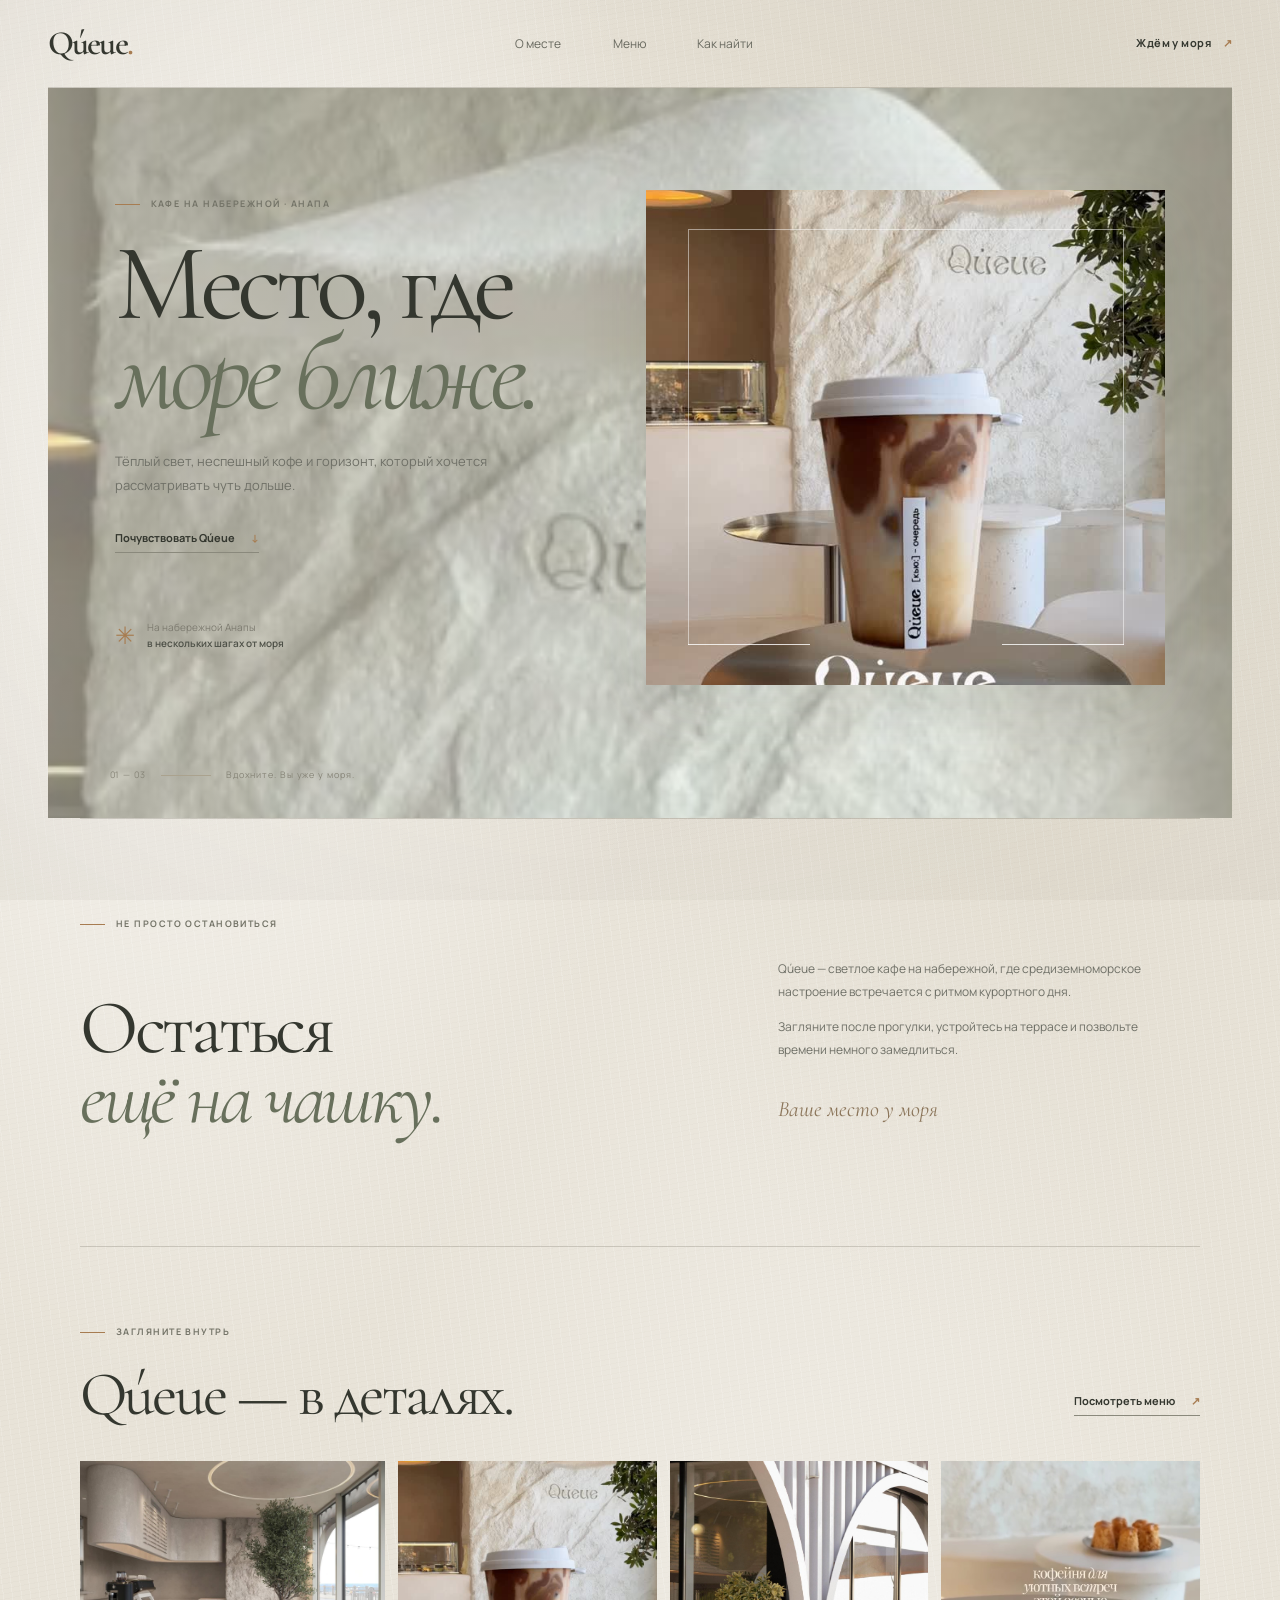
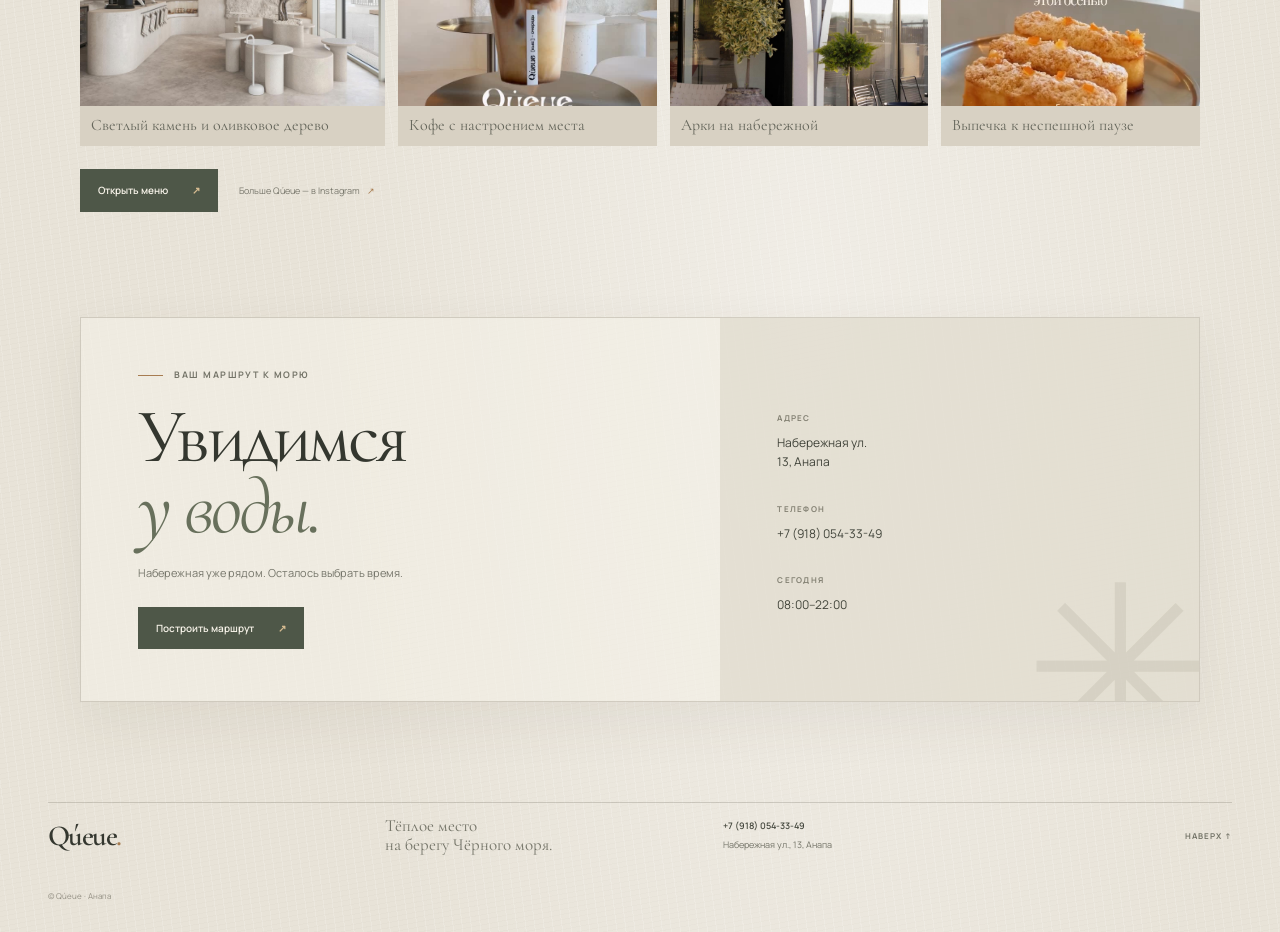
==== index.html @ 932a42e8 "Add Qúeue website" ====
<!DOCTYPE html>
<html lang="ru">
<head>
    <meta charset="UTF-8">
    <meta name="viewport" content="width=device-width, initial-scale=1">
    <meta name="theme-color" content="#e9e4d8">
    <meta name="description" content="Qúeue — кафе на набережной Анапы. Средиземноморский интерьер, вид на море и неспешные моменты у воды.">
    <title>Qúeue — место, где море ближе</title>
    <link rel="preconnect" href="https://fonts.googleapis.com">
    <link rel="preconnect" href="https://fonts.gstatic.com" crossorigin>
    <link href="https://fonts.googleapis.com/css2?family=Cormorant+Garamond:wght@400;500;600&family=Manrope:wght@400;500;600;700&display=swap" rel="stylesheet">
    <link rel="stylesheet" href="styles.css">
    <script src="auth-config.js"></script>
    <script src="script.js" defer></script>
</head>
<body>
    <header class="site-header home-header">
        <a class="wordmark" href="#home" data-brand aria-label="Qúeue — главная">Qúeue<span class="wordmark-dot">.</span></a>
        <nav class="main-nav" aria-label="Основная навигация">
            <a href="#about">О месте</a>
            <a href="menu.html">Меню</a>
            <a href="#visit">Как найти</a>
        </nav>
        <a class="header-cta" href="https://yandex.ru/maps/?rtext=~44.896053%2C37.310012&amp;rtt=auto" target="_blank" rel="noreferrer">Ждём у моря <span aria-hidden="true">↗</span></a>
    </header>

    <main>
        <section class="hero" id="home">
            <div class="hero-copy">
                <p class="eyebrow"><span class="eyebrow-line"></span> КАФЕ НА НАБЕРЕЖНОЙ · АНАПА</p>
                <h1 data-title>Место,<br>где море <em>ближе.</em></h1>
                <p class="hero-description" data-subtitle>Тёплый свет, неспешный кофе и горизонт, который хочется рассматривать чуть дольше.</p>
                <a class="text-link" href="#about">Почувствовать Qúeue <span aria-hidden="true">↓</span></a>
                <div class="hero-note">
                    <span class="note-mark" aria-hidden="true">✳</span>
                    <span>На набережной Анапы<br><strong>в нескольких шагах от моря</strong></span>
                </div>
            </div>

            <div class="hero-art">
                <img src="assets/coffee-wall.jpg" alt="Кофе Qúeue на фоне фактурной стены кафе" fetchpriority="high">
                <span class="hero-frame-line hero-frame-line-left" aria-hidden="true"></span>
                <span class="hero-frame-line hero-frame-line-right" aria-hidden="true"></span>
            </div>
            <div class="hero-bottom"><span>01 — 03</span><span class="bottom-rule"></span><span>Вдохните. Вы уже у моря.</span></div>
        </section>

        <section class="intro section-wrap" id="about">
            <p class="eyebrow"><span class="eyebrow-line"></span> НЕ ПРОСТО ОСТАНОВИТЬСЯ</p>
            <div class="intro-grid">
                <h2>Остаться<br><em>ещё на чашку.</em></h2>
                <div class="intro-copy">
                    <p>Qúeue — светлое кафе на набережной, где средиземноморское настроение встречается с ритмом курортного дня.</p>
                    <p>Загляните после прогулки, устройтесь на террасе и позвольте времени немного замедлиться.</p>
                    <span class="signature">Ваше место у моря</span>
                </div>
            </div>
        </section>

        <section class="photo-story section-wrap" id="photos">
            <div class="section-heading">
                <div>
                    <p class="eyebrow"><span class="eyebrow-line"></span> ЗАГЛЯНИТЕ ВНУТРЬ</p>
                    <h2>Qúeue — в деталях.</h2>
                </div>
                <a class="text-link menu-inline-link" href="menu.html">Посмотреть меню <span aria-hidden="true">↗</span></a>
            </div>
            <div class="photo-grid">
                <figure class="photo-tile photo-interior">
                    <img src="assets/cafe-interior.jpg" alt="Светлый интерьер Qúeue с оливковым деревом" loading="lazy">
                    <figcaption>Светлый камень и оливковое дерево</figcaption>
                </figure>
                <figure class="photo-tile photo-coffee">
                    <img src="assets/coffee-wall.jpg" alt="Фирменный кофе Qúeue у фактурной стены" loading="lazy">
                    <figcaption>Кофе с настроением места</figcaption>
                </figure>
                <figure class="photo-tile photo-exterior">
                    <img src="assets/terrace.jpg" alt="Арки и вход в кафе Qúeue" loading="lazy">
                    <figcaption>Арки на набережной</figcaption>
                </figure>
                <figure class="photo-tile photo-pastries">
                    <img src="assets/pastries.jpg" alt="Свежая выпечка и десерты Qúeue" loading="lazy">
                    <figcaption>Выпечка к неспешной паузе</figcaption>
                </figure>
            </div>
            <a class="button-link photo-menu-button" href="menu.html">Открыть меню <span aria-hidden="true">↗</span></a>
            <a class="instagram-link" href="https://www.instagram.com/queueanapa/" target="_blank" rel="noreferrer">Больше Qúeue — в Instagram <span aria-hidden="true">↗</span></a>
        </section>

        <section class="visit section-wrap" id="visit">
            <div class="visit-card">
                <div class="visit-main">
                    <p class="eyebrow"><span class="eyebrow-line"></span> ВАШ МАРШРУТ К МОРЮ</p>
                    <h2>Увидимся<br><em>у воды.</em></h2>
                    <p class="visit-invitation">Набережная уже рядом. Осталось выбрать время.</p>
                    <a class="button-link" href="https://yandex.ru/maps/?rtext=~44.896053%2C37.310012&amp;rtt=auto" target="_blank" rel="noreferrer">Построить маршрут <span aria-hidden="true">↗</span></a>
                </div>
                <div class="visit-details">
                    <div class="detail-block">
                        <span class="detail-label">АДРЕС</span>
                        <p data-address>Набережная ул., 13<br>Анапа</p>
                    </div>
                    <div class="detail-block">
                        <span class="detail-label">ТЕЛЕФОН</span>
                        <a data-phone-link href="tel:+79180543349" data-phone>+7 (918) 054-33-49</a>
                    </div>
                    <div class="detail-block">
                        <span class="detail-label">СЕГОДНЯ</span>
                        <p data-hours>08:00–22:00</p>
                    </div>
                    <span class="visit-flower" aria-hidden="true">✳</span>
                </div>
            </div>
        </section>
    </main>

    <footer class="site-footer">
        <a class="wordmark footer-wordmark" href="#home" data-brand>Qúeue<span class="wordmark-dot">.</span></a>
        <p>Тёплое место<br>на берегу Чёрного моря.</p>
        <div class="footer-contact">
            <a data-phone-link href="tel:+79180543349" data-phone>+7 (918) 054-33-49</a>
            <span data-address>Набережная ул., 13, Анапа</span>
        </div>
        <a class="back-top" href="#home">НАВЕРХ ↑</a>
        <span class="footer-copy">© Qúeue · Анапа</span>
    </footer>
</body>
</html>
---- styles.css ----
:root {
    color-scheme: light;
    --ink: #34372f;
    --muted: #77786d;
    --olive: #68705c;
    --olive-dark: #4e5748;
    --sand: #ddd4c2;
    --paper: #f3efe6;
    --line: rgba(86, 82, 68, 0.22);
    --serif: "Cormorant Garamond", Georgia, serif;
    --sans: "Manrope", "Segoe UI", sans-serif;
}

* { box-sizing: border-box; }
html { scroll-behavior: smooth; }
body {
    margin: 0;
    color: var(--ink);
    background-color: #e8e3d8;
    background-image:
        radial-gradient(ellipse at 14% 18%, rgba(255,255,255,.62), transparent 32%),
        radial-gradient(ellipse at 79% 8%, rgba(183,171,145,.17), transparent 35%),
        radial-gradient(ellipse at 63% 74%, rgba(255,255,255,.36), transparent 43%),
        repeating-linear-gradient(169deg, rgba(102,93,76,.025) 0 1px, transparent 1px 5px),
        repeating-linear-gradient(83deg, rgba(255,255,255,.16) 0 1px, transparent 1px 9px);
    font-family: var(--sans);
    font-size: 14px;
    line-height: 1.65;
    -webkit-font-smoothing: antialiased;
}
body::before {
    position: fixed;
    z-index: -1;
    inset: 0;
    background: radial-gradient(ellipse at 48% 42%, transparent 25%, rgba(100, 91, 73, .055) 100%);
    content: "";
    pointer-events: none;
}
a { color: inherit; text-decoration: none; }
button, input, textarea { font: inherit; }
::selection { color: #fff; background: var(--olive); }

.site-header {
    width: min(1320px, calc(100% - 96px));
    min-height: 88px;
    margin: 0 auto;
    display: flex;
    align-items: center;
    justify-content: space-between;
    border-bottom: 1px solid var(--line);
}
.home-header {
    background: transparent;
}
.wordmark {
    font-family: var(--serif);
    font-size: 34px;
    font-weight: 600;
    letter-spacing: -.055em;
    line-height: 1;
}
.wordmark-dot { color: #a77c51; }
.main-nav { display: flex; gap: clamp(24px, 4vw, 58px); color: #68695f; font-size: 12px; }
.main-nav a, .header-cta, .text-link, .back-top, .admin-back-link { transition: color .2s ease; }
.main-nav a:hover, .text-link:hover, .back-top:hover, .admin-back-link:hover { color: #a77c51; }
.header-cta { padding: 10px 0; font-size: 11px; font-weight: 700; letter-spacing: .04em; }
.header-cta span { padding-left: 9px; color: #a77c51; }

.hero {
    position: relative;
    width: min(1320px, calc(100% - 96px));
    min-height: min(730px, calc(100vh - 88px));
    margin: 0 auto;
    display: grid;
    grid-template-columns: .92fr 1.08fr;
    align-items: center;
    gap: clamp(30px, 7vw, 110px);
    padding: 70px 5.2% 102px;
    background-image:
        linear-gradient(90deg, rgba(237,233,222,.53), rgba(237,233,222,.32) 54%, rgba(237,233,222,.5)),
        var(--wall-image, url("assets/stone-wall.jpg"));
    background-attachment: fixed;
    background-position: center, center 43%;
    background-size: cover;
}
.hero-copy { position: relative; z-index: 1; padding-bottom: 22px; }
.eyebrow {
    display: flex;
    align-items: center;
    gap: 11px;
    margin: 0 0 26px;
    color: #747468;
    font-size: 9px;
    font-weight: 700;
    letter-spacing: .16em;
}
.eyebrow-line { width: 25px; height: 1px; background: #a77c51; }
h1, h2, h3, p { margin-top: 0; }
.hero h1, .admin-title-row h1 {
    margin: 0;
    font-family: var(--serif);
    font-size: clamp(68px, 8.5vw, 118px);
    font-weight: 400;
    letter-spacing: -.055em;
    line-height: .83;
}
h1 em, h2 em { color: var(--olive); font-weight: 400; }
.hero-description {
    max-width: 380px;
    margin: 30px 0 27px;
    color: #6f7067;
    font-size: 13px;
    line-height: 1.9;
}
.text-link { display: inline-flex; gap: 16px; align-items: center; padding-bottom: 5px; border-bottom: 1px solid #8a897c; font-size: 11px; font-weight: 700; }
.text-link span { color: #a77c51; }
.hero-note { display: flex; gap: 12px; align-items: center; margin-top: 63px; color: #7d7b70; font-size: 10px; line-height: 1.6; }
.hero-note strong { color: #4e5148; font-weight: 600; }
.note-mark { color: #a77c51; font-size: 24px; }

.hero-art {
    position: relative;
    min-height: 495px;
    overflow: hidden;
    background: #d6cfbf;
    box-shadow: inset 0 0 0 1px rgba(255,255,255,.35), 0 22px 65px rgba(80, 72, 57, .12);
}
.hero-art img { position: absolute; inset: 0; width: 100%; height: 100%; object-fit: cover; object-position: center 42%; }
.hero-art::before {
    position: absolute;
    z-index: 1;
    inset: 8% 8%;
    border: 1px solid rgba(255,255,255,.48);
    border-bottom: 0;
    content: "";
    pointer-events: none;
}
.hero-frame-line {
    position: absolute;
    z-index: 1;
    bottom: 8%;
    width: 23.5%;
    height: 1px;
    background: rgba(255,255,255,.8);
    pointer-events: none;
}
.hero-frame-line-left { left: 8%; }
.hero-frame-line-right { right: 8%; }
.art-caption { position: absolute; z-index: 2; right: 10%; bottom: 9%; color: #f7f3e9; font-size: 8px; font-weight: 700; letter-spacing: .13em; text-shadow: 0 1px 8px rgba(30,28,22,.55); text-transform: uppercase; }
.hero-bottom { position: absolute; right: 5.2%; bottom: 35px; left: 5.2%; display: flex; align-items: center; gap: 15px; color: #868477; font-size: 9px; letter-spacing: .1em; }
.bottom-rule { width: 50px; height: 1px; background: #aaa28e; }

.section-wrap { width: min(1120px, calc(100% - 96px)); margin: 0 auto; }
.intro { padding-top: 98px; padding-bottom: 112px; border-top: 1px solid var(--line); }
.intro-grid { display: grid; grid-template-columns: 1fr .75fr; gap: 12%; align-items: end; }
.intro h2, .section-heading h2, .visit h2 {
    margin: 0;
    font-family: var(--serif);
    font-size: clamp(48px, 6vw, 76px);
    font-weight: 400;
    letter-spacing: -.045em;
    line-height: .92;
}
.intro-copy { max-width: 400px; padding-bottom: 3px; color: #6f7067; font-size: 12px; line-height: 1.9; }
.intro-copy p { margin-bottom: 13px; }
.signature { display: inline-block; margin-top: 14px; color: #8c765b; font-family: var(--serif); font-size: 22px; font-style: italic; }

.photo-story { padding-top: 78px; padding-bottom: 100px; border-top: 1px solid var(--line); }
.section-heading { display: flex; justify-content: space-between; align-items: end; margin-bottom: 38px; }
.section-heading h2 { font-size: clamp(42px, 5vw, 62px); }
.menu-inline-link { margin: 0 0 7px; white-space: nowrap; }
.photo-grid { display: grid; grid-template-columns: 1.18fr 1fr 1fr 1fr; gap: 13px; }
.photo-tile { position: relative; min-width: 0; margin: 0; overflow: hidden; background: #d8d1c3; }
.photo-tile img { display: block; width: 100%; height: 245px; object-fit: cover; transition: transform .6s ease; }
.photo-tile:hover img { transform: scale(1.035); }
.photo-interior img { object-position: 54% center; }
.photo-coffee img { object-position: center 44%; }
.photo-exterior img { object-position: center 45%; }
.photo-pastries img { object-position: center 52%; }
.photo-tile figcaption { padding: 10px 11px 12px; color: #65665b; font-family: var(--serif); font-size: 16px; line-height: 1.15; }
.photo-menu-button { margin-top: 23px; }
.instagram-link { display: inline-block; margin-left: 18px; color: #79786d; font-size: 9px; transition: color .2s ease; }
.instagram-link span { padding-left: 5px; color: #a77c51; }
.instagram-link:hover { color: #a77c51; }

/* Menu */
.menu-hero { padding-top: 76px; padding-bottom: 39px; }
.menu-hero h1 { margin: 0; font-family: var(--serif); font-size: clamp(66px, 8vw, 104px); font-weight: 400; letter-spacing: -.05em; line-height: .84; }
.menu-hero h1 em { font-size: .73em; }
.menu-hero-row { display: flex; align-items: end; justify-content: space-between; gap: 40px; }
.menu-hero-row > p { max-width: 310px; margin: 0 4% 5px 0; color: #747468; font-size: 12px; line-height: 1.85; }
.menu-jump { display: flex; gap: 30px; margin-top: 53px; padding: 16px 0; border-top: 1px solid var(--line); border-bottom: 1px solid var(--line); }
.menu-jump a { display: flex; gap: 10px; color: #858274; font-size: 9px; font-weight: 700; letter-spacing: .12em; }
.menu-jump a span { color: var(--ink); letter-spacing: .03em; }
.menu-jump a:hover span { color: #a77c51; }
.menu-category { padding: 64px 0 78px; border-top: 1px solid var(--line); scroll-margin-top: 24px; }
.menu-category-heading { display: flex; align-items: flex-start; gap: 18px; margin-bottom: 27px; }
.category-number { padding-top: 9px; color: #a77c51; font-family: var(--serif); font-size: 23px; }
.menu-category-heading .eyebrow { margin-bottom: 10px; }
.menu-category-heading h2, .menu-visit h2 { margin: 0; font-family: var(--serif); font-size: clamp(48px, 6vw, 70px); font-weight: 400; letter-spacing: -.045em; line-height: .95; }
.menu-category-grid { display: grid; grid-template-columns: 1.08fr .92fr; gap: clamp(25px, 5vw, 64px); align-items: start; padding-left: 43px; }
.menu-list-card { padding: 24px clamp(19px, 3vw, 34px); border: 1px solid rgba(112,104,84,.24); background: rgba(246,242,233,.69); }
.menu-size-heading { display: grid; grid-template-columns: 1fr 62px 62px; gap: 7px; padding-bottom: 8px; color: #8a877a; font-size: 8px; text-align: right; }
.menu-item { display: grid; grid-template-columns: minmax(0, 1fr) auto; gap: 14px; align-items: baseline; padding: 10px 0; border-bottom: 1px solid rgba(86,82,68,.12); color: #4c4e44; font-size: 10px; line-height: 1.55; }
.menu-item:last-child { border-bottom: 0; }
.menu-item small { color: #858174; font-size: 8px; }
.menu-price { color: #777158; font-size: 10px; font-weight: 700; white-space: nowrap; }
.menu-subheading { margin-top: 22px; padding: 11px 0 6px; border-bottom: 1px solid rgba(86,82,68,.25); color: #787768; font-size: 8px; font-weight: 700; letter-spacing: .14em; text-transform: uppercase; }
.menu-subheading-first { margin-top: 0; }
.menu-divider { height: 1px; margin: 21px 0 6px; background: rgba(86,82,68,.35); }
.menu-intro { margin: 0 0 9px; color: #858174; font-family: var(--serif); font-size: 19px; font-style: italic; }
.menu-image-column { display: flex; flex-direction: column; gap: 15px; }
.menu-photo { position: relative; margin: 0; overflow: hidden; background: #ddd4c2; }
.menu-photo img { display: block; width: 100%; max-height: 510px; object-fit: cover; }
.menu-coffee-photo img { height: 410px; object-position: center 43%; }
.menu-dessert-photo img { height: 400px; object-position: center 55%; }
.menu-panini-photo img { height: 360px; object-position: center; }
.menu-photo figcaption { position: absolute; right: 0; bottom: 0; left: 0; padding: 31px 17px 14px; background: linear-gradient(transparent, rgba(37,34,27,.64)); color: #fffaf0; font-family: var(--serif); font-size: 18px; line-height: 1.1; }
.original-menu { border-bottom: 1px solid var(--line); color: #77766a; font-size: 9px; }
.original-menu summary { padding: 10px 0; cursor: pointer; list-style: none; }
.original-menu summary::-webkit-details-marker { display: none; }
.original-menu summary::after { float: right; color: #a77c51; content: "+"; font-size: 14px; }
.original-menu[open] summary::after { content: "−"; }
.original-menu img { display: block; width: 100%; height: auto; margin-bottom: 12px; border: 1px solid rgba(112,104,84,.22); }
.menu-visit { display: flex; justify-content: space-between; align-items: center; gap: 30px; margin-bottom: 80px; padding: 38px 42px; border: 1px solid rgba(112,104,84,.25); background: rgba(244,240,231,.61); }
.menu-visit .eyebrow { margin-bottom: 13px; }
.menu-visit h2 { font-size: clamp(43px, 5vw, 60px); }
.menu-visit-details { display: grid; grid-template-columns: 1fr 1fr; gap: 9px 22px; align-items: center; color: #727267; font-size: 9px; }
.menu-visit-details p { margin: 0; }
.menu-visit-details > a:not(.button-link) { color: #45483e; font-weight: 600; }
.menu-visit-details .button-link { grid-column: 1 / -1; justify-self: start; margin-top: 5px; }

.visit { padding-top: 5px; padding-bottom: 100px; }
.visit-card { display: grid; grid-template-columns: 1fr .75fr; min-height: 385px; background: rgba(244,240,231,.61); border: 1px solid rgba(112,104,84,.25); box-shadow: 0 20px 50px rgba(89,78,58,.07); }
.visit-main { padding: 50px 9%; }
.visit-main .eyebrow { margin-bottom: 20px; }
.visit h2 { font-size: clamp(56px, 6vw, 78px); }
.visit-invitation { max-width: 280px; margin: 20px 0 25px; color: #75756a; font-size: 11px; }
.button-link { display: inline-flex; align-items: center; gap: 24px; padding: 13px 18px; border: 0; background: var(--olive-dark); color: #f7f3e9; cursor: pointer; font-size: 10px; font-weight: 600; transition: background .2s ease; }
.button-link:hover { background: #353d33; }
.button-link span { color: #d7bc91; }
.visit-details { position: relative; display: flex; flex-direction: column; justify-content: center; gap: 23px; padding: 45px 12%; overflow: hidden; background: rgba(217,211,197,.54); }
.detail-block { position: relative; z-index: 1; }
.detail-label { color: #838173; font-size: 8px; font-weight: 700; letter-spacing: .16em; }
.detail-block p, .detail-block a { display: block; margin: 6px 0 0; color: #41443a; font-size: 12px; line-height: 1.6; }
.detail-block a:hover { color: #9a7752; }
.visit-flower { position: absolute; right: -18px; bottom: -76px; color: rgba(126,127,99,.13); font-size: 230px; line-height: 1; }

.site-footer {
    width: min(1320px, calc(100% - 96px));
    min-height: 130px;
    margin: 0 auto;
    display: grid;
    grid-template-columns: 1fr 1fr 1.4fr auto;
    align-items: center;
    gap: 25px;
    border-top: 1px solid var(--line);
    color: #747468;
    font-size: 9px;
}
.footer-wordmark { color: var(--ink); font-size: 29px; }
.site-footer > p { margin: 0; font-family: var(--serif); font-size: 17px; line-height: 1.1; }
.footer-contact { display: flex; flex-direction: column; gap: 4px; }
.footer-contact a { color: #45483e; font-weight: 600; }
.footer-contact a:hover { color: #9a7752; }
.back-top { font-size: 8px; font-weight: 700; letter-spacing: .12em; }
.footer-copy { grid-column: 1 / -1; margin-top: -19px; padding-bottom: 15px; color: #969286; font-size: 8px; }

/* Admin page */
.admin-header-label { display: flex; align-items: center; gap: 9px; color: #737468; font-size: 9px; font-weight: 700; letter-spacing: .13em; }
.status-dot { width: 6px; height: 6px; border-radius: 50%; background: #788365; }
.admin-main { width: min(1120px, calc(100% - 96px)); margin: 0 auto; padding: 74px 0 100px; }
.admin-title-row { display: flex; align-items: end; justify-content: space-between; gap: 50px; margin-bottom: 45px; }
.admin-title-row .eyebrow { margin-bottom: 22px; }
.admin-title-row h1 { font-size: clamp(60px, 7vw, 88px); }
.admin-intro { max-width: 340px; margin: 0 0 5px; color: #737368; font-size: 12px; line-height: 1.85; }
.admin-layout { display: grid; grid-template-columns: 1.2fr .8fr; align-items: start; gap: 24px; }
.editor-card, .preview-card { border: 1px solid rgba(112,104,84,.25); background: rgba(246,242,233,.73); box-shadow: 0 18px 48px rgba(89,78,58,.07); }
.editor-card { padding: 30px clamp(22px, 4vw, 43px) 25px; }
.editor-heading { display: flex; gap: 14px; align-items: flex-start; margin-bottom: 27px; padding-bottom: 20px; border-bottom: 1px solid var(--line); }
.editor-icon { color: #a77c51; font-size: 25px; line-height: 1; }
.editor-heading h2 { margin: 0 0 3px; font-family: var(--serif); font-size: 29px; font-weight: 500; line-height: 1; }
.editor-heading p { margin: 0; color: #838174; font-size: 9px; }
.field-label { display: block; margin: 17px 0 6px; color: #65665b; font-size: 9px; font-weight: 700; letter-spacing: .06em; }
.text-field { width: 100%; min-height: 42px; padding: 10px 12px; border: 1px solid rgba(112,104,84,.25); border-radius: 0; outline: none; background: rgba(255,255,255,.45); color: var(--ink); font-size: 11px; transition: border-color .2s ease, background .2s ease; }
.text-field:focus { border-color: #85896e; background: rgba(255,255,255,.78); }
.text-area { min-height: 82px; resize: vertical; }
.field-pair { display: grid; grid-template-columns: 1fr 1fr; gap: 12px; }
.admin-hint { margin: 8px 0 0; color: #89877b; font-size: 9px; line-height: 1.7; }
.editor-actions { display: flex; align-items: center; gap: 19px; margin-top: 22px; }
.editor-actions .button-link { min-height: 43px; }
.reset-button { padding: 8px 0; border: 0; border-bottom: 1px solid #aaa392; background: transparent; color: #737368; cursor: pointer; font-size: 9px; }
.reset-button:hover { color: #a77c51; }
.form-status { min-height: 18px; margin: 12px 0 0; color: var(--olive-dark); font-size: 10px; }
.form-status[data-error="true"] { color: #9a4f3d; }
.preview-card { position: relative; min-height: 380px; padding: 25px; overflow: hidden; background:
    radial-gradient(ellipse at 82% 17%, rgba(255,255,255,.55), transparent 34%),
    repeating-linear-gradient(157deg, rgba(104,96,79,.06) 0 1px, transparent 1px 8px),
    linear-gradient(145deg, #d6cfbf, #eee9dc 48%, #cfc5b2); }
.preview-card::after { position: absolute; right: -15px; bottom: -40px; width: 180px; height: 180px; border: 1px solid rgba(255,255,255,.5); border-radius: 50%; content: ""; }
.preview-tag, .preview-address { position: relative; z-index: 1; display: block; color: #77766a; font-size: 8px; font-weight: 700; letter-spacing: .12em; }
.preview-logo { position: relative; z-index: 1; display: block; margin-top: 55px; font-family: var(--serif); font-size: 28px; font-weight: 600; }
.preview-rule { position: relative; z-index: 1; display: block; width: 38px; height: 1px; margin: 21px 0 17px; background: #a77c51; }
.preview-card h2 { position: relative; z-index: 1; margin: 0; font-family: var(--serif); font-size: 45px; font-weight: 400; line-height: .9; }
.preview-card > p { position: relative; z-index: 1; max-width: 250px; margin: 15px 0 28px; color: #6f7067; font-size: 10px; line-height: 1.7; }
.preview-address { font-weight: 500; letter-spacing: .04em; }
.local-note { display: flex; gap: 12px; margin-top: 17px; padding: 16px; border: 1px solid var(--line); color: #75756a; font-size: 9px; line-height: 1.75; }
.local-note > span { color: #a77c51; font-size: 19px; }
.local-note p { margin: 0; }
.local-note strong { color: #4b4d43; font-weight: 700; }
.admin-back-link { display: inline-block; margin-top: 20px; color: #737368; font-size: 10px; }
.admin-footer { grid-template-columns: 1fr 1fr 1.4fr auto; }

@media (max-width: 800px) {
    .site-header, .hero, .section-wrap, .site-footer { width: min(100% - 48px, 620px); }
    .site-header { min-height: 72px; }
    .main-nav { gap: 16px; font-size: 10px; }
    .hero { min-height: auto; grid-template-columns: 1fr 1fr; gap: 26px; padding: 65px 0 80px; }
    .hero h1 { font-size: clamp(60px, 10vw, 84px); }
    .hero-art { min-height: 390px; }
    .hero-note { margin-top: 38px; }
    .hero-bottom { right: 0; left: 0; bottom: 28px; }
    .intro-grid { gap: 7%; }
    .photo-grid { gap: 9px; }
    .photo-tile img { height: 210px; }
    .photo-tile figcaption { padding-right: 8px; padding-left: 8px; font-size: 14px; }
    .menu-category-grid { gap: 20px; padding-left: 0; }
    .menu-list-card { padding-right: 18px; padding-left: 18px; }
    .menu-item { gap: 8px; font-size: 9px; }
    .menu-price { font-size: 9px; }
    .menu-visit { padding: 30px 24px; }
    .site-footer { grid-template-columns: 1fr 1fr 1.5fr; }
    .back-top { display: none; }
    .admin-main { width: min(100% - 48px, 620px); }
    .admin-layout { grid-template-columns: 1fr; }
    .preview-card { min-height: 310px; }
    .preview-logo { margin-top: 34px; }
}

@media (max-width: 560px) {
    .site-header, .hero, .section-wrap, .site-footer { width: calc(100% - 36px); }
    .site-header { min-height: 66px; }
    .wordmark { font-size: 29px; }
    .main-nav { display: none; }
    .header-cta { font-size: 9px; }
    .hero { display: flex; flex-direction: column; align-items: stretch; gap: 34px; padding-top: 56px; padding-bottom: 80px; }
    .hero h1 { font-size: clamp(70px, 17vw, 98px); }
    .hero-description { max-width: 320px; margin: 23px 0 20px; }
    .hero-note { margin-top: 30px; }
    .hero-art { min-height: 350px; }
    .hero-bottom { font-size: 8px; }
    .intro { padding-top: 70px; padding-bottom: 72px; }
    .intro-grid { grid-template-columns: 1fr; gap: 22px; }
    .intro h2 { font-size: 58px; }
    .section-heading { display: block; }
    .section-heading h2 { font-size: 48px; }
    .photo-story { padding-top: 65px; padding-bottom: 70px; }
    .menu-inline-link { margin-top: 17px; }
    .photo-grid { grid-template-columns: 1fr 1fr; }
    .photo-tile img { height: 220px; }
    .menu-hero { padding-top: 55px; }
    .menu-hero-row { display: block; }
    .menu-hero h1 { font-size: 68px; }
    .menu-hero-row > p { margin: 21px 0 0; }
    .menu-jump { justify-content: space-between; gap: 8px; margin-top: 34px; }
    .menu-jump a { gap: 5px; font-size: 8px; }
    .menu-category { padding: 49px 0 57px; }
    .menu-category-heading { gap: 11px; }
    .menu-category-heading h2 { font-size: 48px; }
    .menu-category-grid { grid-template-columns: 1fr; gap: 20px; }
    .menu-list-card { padding: 18px 15px; }
    .menu-item { font-size: 10px; }
    .menu-price { font-size: 10px; }
    .menu-image-column { display: grid; grid-template-columns: 1fr; }
    .menu-photo img { max-height: 390px; }
    .menu-coffee-photo img, .menu-dessert-photo img, .menu-panini-photo img { height: 300px; }
    .menu-visit { display: block; margin-bottom: 58px; padding: 27px 20px; }
    .menu-visit h2 { font-size: 45px; }
    .menu-visit-details { margin-top: 22px; }
    .visit { padding-bottom: 65px; }
    .visit-card { grid-template-columns: 1fr; }
    .visit-main { padding: 37px 25px; }
    .visit-details { padding: 30px 25px; }
    .visit h2 { font-size: 65px; }
    .site-footer { grid-template-columns: 1fr 1fr; gap: 20px 12px; padding: 24px 0 0; }
    .site-footer > p { font-size: 15px; }
    .footer-contact { grid-column: 1 / -1; }
    .footer-copy { margin-top: 0; }
    .admin-header-label { display: none; }
    .admin-main { width: calc(100% - 36px); padding-top: 55px; }
    .admin-title-row { display: block; margin-bottom: 30px; }
    .admin-title-row h1 { font-size: 68px; }
    .admin-intro { margin-top: 20px; }
    .editor-card { padding: 23px 18px 19px; }
    .field-pair { grid-template-columns: 1fr; gap: 0; }
    .editor-actions { align-items: flex-start; flex-direction: column; gap: 8px; }
    .preview-card { min-height: 330px; }
    .admin-footer { margin-top: 0; }
}

@media (prefers-reduced-motion: reduce) {
    html { scroll-behavior: auto; }
    *, *::before, *::after { transition-duration: .01ms !important; }
}

/* Visual site editor */
.admin-edit-mode { padding-top: 70px; }
.admin-edit-toolbar {
    position: fixed;
    z-index: 10000;
    top: 10px;
    left: 50%;
    width: min(940px, calc(100% - 32px));
    min-height: 48px;
    padding: 8px 11px 8px 15px;
    display: flex;
    align-items: center;
    gap: 16px;
    transform: translateX(-50%);
    border: 1px solid rgba(112,104,84,.28);
    background: rgba(247,243,234,.97);
    box-shadow: 0 8px 26px rgba(62,56,43,.16);
    backdrop-filter: blur(12px);
}
.admin-toolbar-status { display: flex; align-items: center; gap: 8px; color: #55594b; font-size: 8px; font-weight: 700; letter-spacing: .1em; white-space: nowrap; }
.admin-toolbar-dot { width: 7px; height: 7px; border-radius: 50%; background: #7d865f; box-shadow: 0 0 0 3px rgba(125,134,95,.15); }
.admin-toolbar-hint { flex: 1; color: #858174; font-size: 9px; }
.admin-toolbar-preview, .admin-toolbar-password, .admin-toolbar-exit { min-height: 31px; padding: 0 12px; border: 1px solid rgba(112,104,84,.3); background: transparent; color: #55594b; cursor: pointer; font-size: 9px; white-space: nowrap; }
.admin-toolbar-preview:hover { background: rgba(225,219,205,.6); }
.admin-toolbar-password:hover { border-color: var(--olive-dark); background: rgba(225,219,205,.6); }
.admin-toolbar-exit { border-color: var(--olive-dark); background: var(--olive-dark); color: #f7f3e9; }
.admin-toolbar-exit:hover { background: #353d33; }
.admin-editable { position: relative; }
.admin-edit-mode .admin-editable:is(a, .menu-item > span:first-child, .menu-item > .menu-price, .menu-size-heading > span:not(:empty), .footer-contact > span) {
    display: inline-flex;
    align-items: center;
}
.admin-edit-trigger {
    position: absolute;
    z-index: 9998;
    top: 5px;
    right: 5px;
    width: 32px;
    height: 32px;
    padding: 7px;
    display: inline-flex;
    align-items: center;
    justify-content: center;
    border: 1px solid rgba(255,255,255,.82);
    border-radius: 50%;
    background: #56604d;
    color: #fffaf0;
    cursor: pointer;
    opacity: 0;
    pointer-events: none;
    box-shadow: 0 2px 9px rgba(39,37,29,.28);
    transition: opacity .16s ease, transform .16s ease, background .16s ease;
}
.admin-edit-trigger svg { width: 16px; height: 16px; fill: none; stroke: currentColor; stroke-linecap: round; stroke-linejoin: round; stroke-width: 1.8; }
.admin-editable:hover > .admin-edit-trigger, .admin-editable:focus-within > .admin-edit-trigger, .admin-edit-trigger:focus-visible { opacity: 1; pointer-events: auto; }
.admin-edit-trigger:hover { transform: scale(1.08); background: #343c32; }
.admin-edit-image-trigger { top: 10px; right: 10px; }
.admin-editable:is(a, .wordmark, .header-cta, .text-link, .button-link, .menu-jump a, .back-top) > .admin-edit-trigger {
    top: 50%;
    right: 0;
    transform: translateY(-50%);
}
.admin-edit-dialog {
    width: min(480px, calc(100% - 28px));
    max-width: none;
    max-height: min(90vh, 760px);
    padding: 30px;
    overflow: auto;
    border: 1px solid rgba(112,104,84,.34);
    background:
        radial-gradient(ellipse at 14% 12%, rgba(255,255,255,.68), transparent 40%),
        repeating-linear-gradient(169deg, rgba(102,93,76,.025) 0 1px, transparent 1px 5px),
        #eee9dc;
    color: var(--ink);
    box-shadow: 0 25px 85px rgba(34,32,25,.32);
}
.admin-edit-dialog::backdrop { background: rgba(43,42,36,.48); backdrop-filter: blur(3px); }
.admin-edit-form { position: relative; }
.admin-dialog-close { position: absolute; top: -12px; right: -9px; width: 34px; height: 34px; border: 1px solid var(--line); background: rgba(255,255,255,.4); color: #65665b; cursor: pointer; font-size: 23px; line-height: 1; }
.admin-edit-dialog .eyebrow { margin: 0 35px 13px 0; font-size: 8px; }
.admin-auth-dialog {
    position: fixed;
    top: clamp(76px, 11vh, 122px);
    width: min(440px, calc(100% - 28px));
    max-width: none;
    max-height: calc(100vh - 92px);
    margin: 0 auto auto;
    padding: 29px;
    overflow: auto;
    border: 1px solid rgba(112,104,84,.34);
    background:
        radial-gradient(ellipse at 14% 12%, rgba(255,255,255,.68), transparent 40%),
        repeating-linear-gradient(169deg, rgba(102,93,76,.025) 0 1px, transparent 1px 5px),
        #eee9dc;
    color: var(--ink);
    box-shadow: 0 25px 85px rgba(34,32,25,.32);
}
.admin-auth-dialog::backdrop { background: rgba(43,42,36,.48); backdrop-filter: blur(3px); }
.admin-auth-form { position: relative; }
.admin-auth-form > .eyebrow { margin: 0 0 13px; font-size: 8px; }
.admin-auth-title { margin: 0 0 15px; font-family: var(--serif); font-size: 36px; font-weight: 500; line-height: 1; }
.admin-auth-description { margin: 0 0 14px; color: #77766a; font-size: 10px; line-height: 1.7; }
.admin-auth-label { display: block; margin: 13px 0 6px; color: #65665b; font-size: 9px; font-weight: 700; letter-spacing: .05em; }
.admin-auth-input { width: 100%; min-height: 42px; padding: 10px 12px; border: 1px solid rgba(112,104,84,.28); outline: none; background: rgba(255,255,255,.55); color: var(--ink); font-family: var(--sans); font-size: 12px; }
.admin-auth-input:focus { border-color: #85896e; background: rgba(255,255,255,.8); }
.admin-auth-status { min-height: 17px; margin: 8px 0 10px; color: #96503d; font-size: 9px; line-height: 1.6; }
.admin-auth-status[data-success="true"] { color: var(--olive-dark); }
.admin-auth-form > .button-link { min-height: 40px; }
.admin-password-dialog { z-index: 10001; }
.admin-dialog-title { margin: 0 0 19px; font-family: var(--serif); font-size: 36px; font-weight: 500; line-height: 1; }
.admin-dialog-label { display: block; margin: 15px 0 6px; color: #65665b; font-size: 9px; font-weight: 700; letter-spacing: .05em; }
.admin-dialog-input { width: 100%; min-height: 42px; padding: 10px 12px; border: 1px solid rgba(112,104,84,.28); outline: none; background: rgba(255,255,255,.55); color: var(--ink); font-family: var(--sans); font-size: 11px; }
textarea.admin-dialog-input { min-height: 90px; resize: vertical; }
.admin-dialog-input:focus { border-color: #85896e; background: rgba(255,255,255,.8); }
.admin-dialog-file { width: 100%; color: #6b6b61; font-size: 10px; }
.admin-dialog-note { margin: 14px 0 0; color: #858174; font-size: 9px; line-height: 1.7; }
.admin-dialog-status { min-height: 17px; margin: 8px 0 0; color: #96503d; font-size: 9px; }
.admin-dialog-actions { display: flex; align-items: center; justify-content: space-between; gap: 12px; margin-top: 10px; }
.admin-dialog-reset { padding: 8px 0; border: 0; border-bottom: 1px solid #aaa392; background: transparent; color: #737368; cursor: pointer; font-size: 9px; }
.admin-dialog-actions .button-link { min-height: 40px; }
.admin-edit-mode .site-header { position: relative; }

@media (max-width: 560px) {
    .admin-edit-mode { padding-top: 72px; }
    .admin-edit-toolbar { top: 7px; width: calc(100% - 16px); min-height: 56px; padding: 7px 8px; gap: 7px; flex-wrap: wrap; }
    .admin-toolbar-status { flex: 1; font-size: 7px; letter-spacing: .06em; }
    .admin-toolbar-hint { display: none; }
    .admin-toolbar-preview, .admin-toolbar-password, .admin-toolbar-exit { min-height: 27px; padding: 0 8px; font-size: 8px; }
    .admin-auth-dialog { top: 73px; max-height: calc(100vh - 88px); padding: 25px 20px; }
    .admin-auth-title { font-size: 32px; }
    .admin-edit-trigger { width: 30px; height: 30px; opacity: 1; pointer-events: auto; }
    .admin-edit-text-trigger { opacity: 0 !important; pointer-events: none !important; }
    .admin-edit-dialog { padding: 25px 20px; }
    .admin-dialog-title { font-size: 32px; }
}
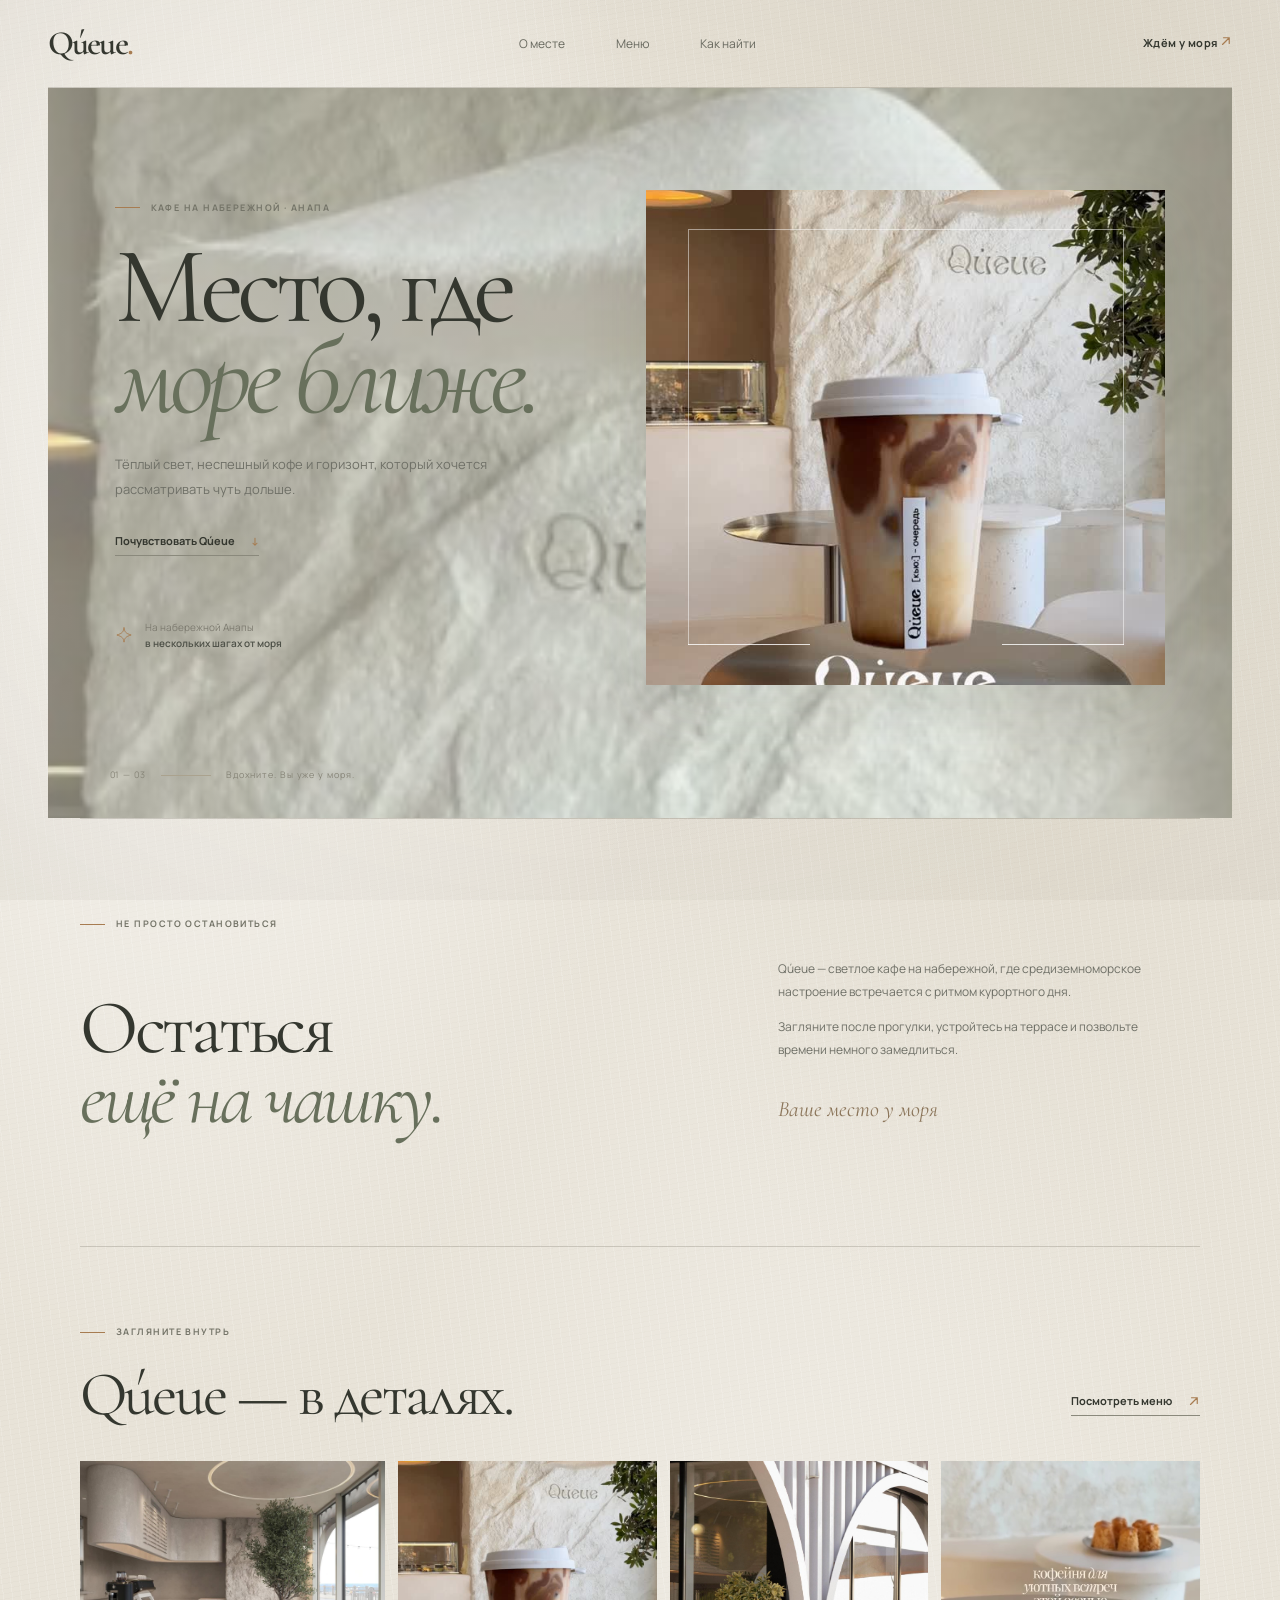
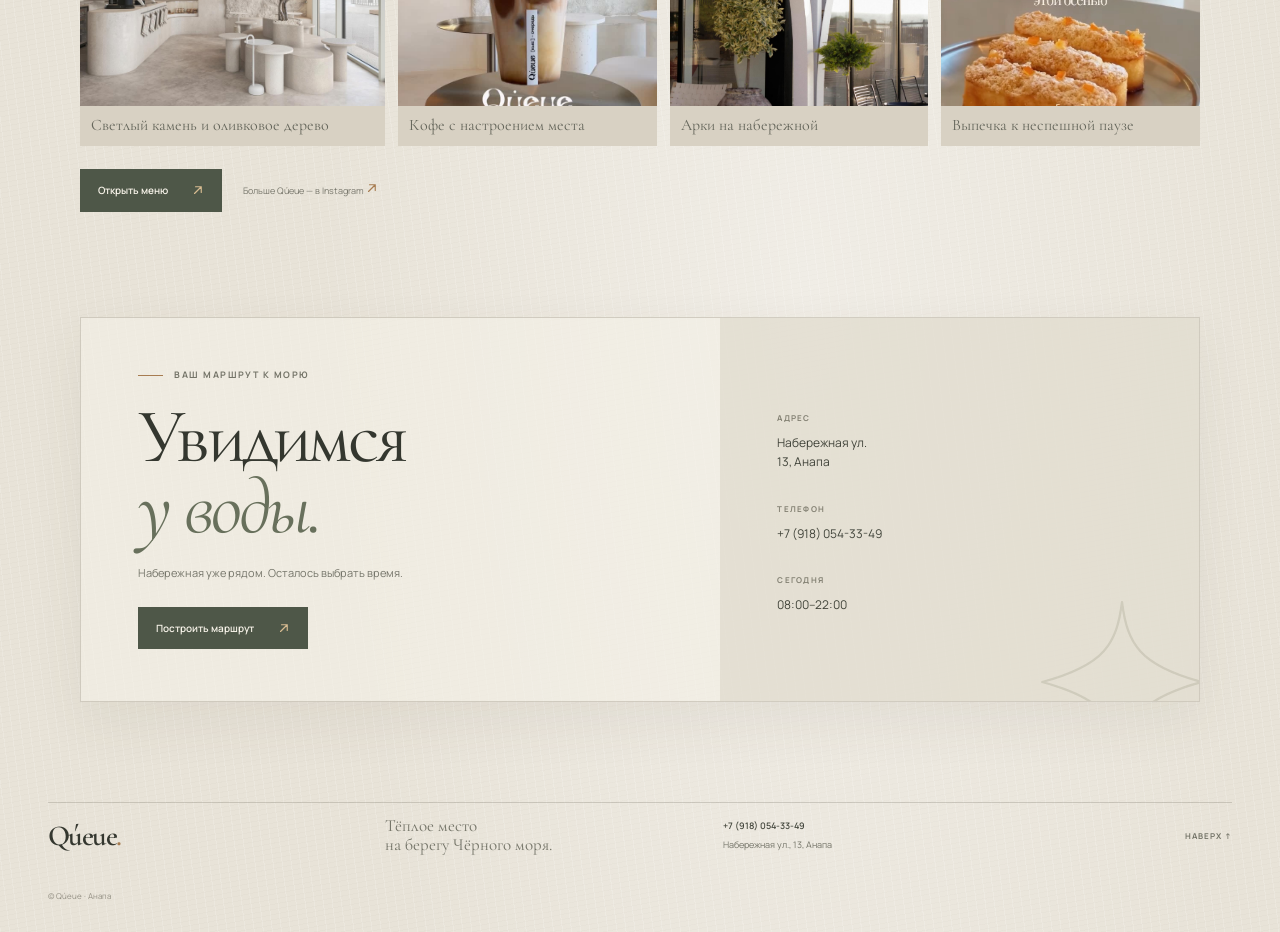
==== commit 9c4c16fa: "Improve mobile layout and image loading Co-authored-by: Copilot <223556219+Copilot@users.noreply.git" ====
--- a/index.html
+++ b/index.html
@@ -21,7 +21,7 @@
             <a href="menu.html">Меню</a>
             <a href="#visit">Как найти</a>
         </nav>
-        <a class="header-cta" href="https://yandex.ru/maps/?rtext=~44.896053%2C37.310012&amp;rtt=auto" target="_blank" rel="noreferrer">Ждём у моря <span aria-hidden="true">↗</span></a>
+        <a class="header-cta" href="https://yandex.ru/maps/?rtext=~44.896053%2C37.310012&amp;rtt=auto" target="_blank" rel="noreferrer">Ждём у моря <span class="arrow-icon" aria-hidden="true"><svg viewBox="0 0 12 12"><path d="M2.5 9.5 9.25 2.75M3.5 2.75h5.75V8.5"/></svg></span></a>
     </header>
 
     <main>
@@ -32,13 +32,13 @@
                 <p class="hero-description" data-subtitle>Тёплый свет, неспешный кофе и горизонт, который хочется рассматривать чуть дольше.</p>
                 <a class="text-link" href="#about">Почувствовать Qúeue <span aria-hidden="true">↓</span></a>
                 <div class="hero-note">
-                    <span class="note-mark" aria-hidden="true">✳</span>
+                    <span class="note-mark" aria-hidden="true"><svg viewBox="0 0 24 24"><path d="M12 2.5c.7 5.3 2.2 7.3 9.5 9.5-7.3 2.2-8.8 4.2-9.5 9.5-.7-5.3-2.2-7.3-9.5-9.5 7.3-2.2 8.8-4.2 9.5-9.5Z"/></svg></span>
                     <span>На набережной Анапы<br><strong>в нескольких шагах от моря</strong></span>
                 </div>
             </div>
 
             <div class="hero-art">
-                <img src="assets/coffee-wall.jpg" alt="Кофе Qúeue на фоне фактурной стены кафе" fetchpriority="high">
+                <img src="assets/coffee-wall.jpg" alt="Кофе Qúeue на фоне фактурной стены кафе" fetchpriority="high" decoding="async">
                 <span class="hero-frame-line hero-frame-line-left" aria-hidden="true"></span>
                 <span class="hero-frame-line hero-frame-line-right" aria-hidden="true"></span>
             </div>
@@ -63,28 +63,28 @@
                     <p class="eyebrow"><span class="eyebrow-line"></span> ЗАГЛЯНИТЕ ВНУТРЬ</p>
                     <h2>Qúeue — в деталях.</h2>
                 </div>
-                <a class="text-link menu-inline-link" href="menu.html">Посмотреть меню <span aria-hidden="true">↗</span></a>
+                <a class="text-link menu-inline-link" href="menu.html">Посмотреть меню <span class="arrow-icon" aria-hidden="true"><svg viewBox="0 0 12 12"><path d="M2.5 9.5 9.25 2.75M3.5 2.75h5.75V8.5"/></svg></span></a>
             </div>
             <div class="photo-grid">
                 <figure class="photo-tile photo-interior">
-                    <img src="assets/cafe-interior.jpg" alt="Светлый интерьер Qúeue с оливковым деревом" loading="lazy">
+                    <img src="assets/cafe-interior.jpg" alt="Светлый интерьер Qúeue с оливковым деревом" loading="eager" decoding="async" fetchpriority="low">
                     <figcaption>Светлый камень и оливковое дерево</figcaption>
                 </figure>
                 <figure class="photo-tile photo-coffee">
-                    <img src="assets/coffee-wall.jpg" alt="Фирменный кофе Qúeue у фактурной стены" loading="lazy">
+                    <img src="assets/coffee-wall.jpg" alt="Фирменный кофе Qúeue у фактурной стены" loading="eager" decoding="async" fetchpriority="low">
                     <figcaption>Кофе с настроением места</figcaption>
                 </figure>
                 <figure class="photo-tile photo-exterior">
-                    <img src="assets/terrace.jpg" alt="Арки и вход в кафе Qúeue" loading="lazy">
+                    <img src="assets/terrace.jpg" alt="Арки и вход в кафе Qúeue" loading="eager" decoding="async" fetchpriority="low">
                     <figcaption>Арки на набережной</figcaption>
                 </figure>
                 <figure class="photo-tile photo-pastries">
-                    <img src="assets/pastries.jpg" alt="Свежая выпечка и десерты Qúeue" loading="lazy">
+                    <img src="assets/pastries.jpg" alt="Свежая выпечка и десерты Qúeue" loading="eager" decoding="async" fetchpriority="low">
                     <figcaption>Выпечка к неспешной паузе</figcaption>
                 </figure>
             </div>
-            <a class="button-link photo-menu-button" href="menu.html">Открыть меню <span aria-hidden="true">↗</span></a>
-            <a class="instagram-link" href="https://www.instagram.com/queueanapa/" target="_blank" rel="noreferrer">Больше Qúeue — в Instagram <span aria-hidden="true">↗</span></a>
+            <a class="button-link photo-menu-button" href="menu.html">Открыть меню <span class="arrow-icon" aria-hidden="true"><svg viewBox="0 0 12 12"><path d="M2.5 9.5 9.25 2.75M3.5 2.75h5.75V8.5"/></svg></span></a>
+            <a class="instagram-link" href="https://www.instagram.com/queueanapa/" target="_blank" rel="noreferrer">Больше Qúeue — в Instagram <span class="arrow-icon" aria-hidden="true"><svg viewBox="0 0 12 12"><path d="M2.5 9.5 9.25 2.75M3.5 2.75h5.75V8.5"/></svg></span></a>
         </section>
 
         <section class="visit section-wrap" id="visit">
@@ -93,7 +93,7 @@
                     <p class="eyebrow"><span class="eyebrow-line"></span> ВАШ МАРШРУТ К МОРЮ</p>
                     <h2>Увидимся<br><em>у воды.</em></h2>
                     <p class="visit-invitation">Набережная уже рядом. Осталось выбрать время.</p>
-                    <a class="button-link" href="https://yandex.ru/maps/?rtext=~44.896053%2C37.310012&amp;rtt=auto" target="_blank" rel="noreferrer">Построить маршрут <span aria-hidden="true">↗</span></a>
+                    <a class="button-link" href="https://yandex.ru/maps/?rtext=~44.896053%2C37.310012&amp;rtt=auto" target="_blank" rel="noreferrer">Построить маршрут <span class="arrow-icon" aria-hidden="true"><svg viewBox="0 0 12 12"><path d="M2.5 9.5 9.25 2.75M3.5 2.75h5.75V8.5"/></svg></span></a>
                 </div>
                 <div class="visit-details">
                     <div class="detail-block">
@@ -108,7 +108,7 @@
                         <span class="detail-label">СЕГОДНЯ</span>
                         <p data-hours>08:00–22:00</p>
                     </div>
-                    <span class="visit-flower" aria-hidden="true">✳</span>
+                    <span class="visit-flower" aria-hidden="true"><svg viewBox="0 0 100 100"><path d="M50 8c2.8 22 9.2 33.2 42 42-32.8 8.8-39.2 20-42 42-2.8-22-9.2-33.2-42-42C40.8 41.2 47.2 30 50 8Z"/></svg></span>
                 </div>
             </div>
         </section>
--- a/styles.css
+++ b/styles.css
@@ -65,6 +65,9 @@
 .main-nav a:hover, .text-link:hover, .back-top:hover, .admin-back-link:hover { color: #a77c51; }
 .header-cta { padding: 10px 0; font-size: 11px; font-weight: 700; letter-spacing: .04em; }
 .header-cta span { padding-left: 9px; color: #a77c51; }
+.arrow-icon { display: inline-flex; flex: 0 0 12px; align-items: center; justify-content: center; width: 12px; height: 12px; }
+.arrow-icon svg { display: block; width: 100%; height: 100%; fill: none; stroke: currentColor; stroke-linecap: round; stroke-linejoin: round; stroke-width: 1.15; }
+.header-cta .arrow-icon, .text-link .arrow-icon, .button-link .arrow-icon, .instagram-link .arrow-icon { padding-left: 0; }
 
 .hero {
     position: relative;
@@ -116,7 +119,8 @@
 .text-link span { color: #a77c51; }
 .hero-note { display: flex; gap: 12px; align-items: center; margin-top: 63px; color: #7d7b70; font-size: 10px; line-height: 1.6; }
 .hero-note strong { color: #4e5148; font-weight: 600; }
-.note-mark { color: #a77c51; font-size: 24px; }
+.note-mark { flex: 0 0 18px; width: 18px; height: 18px; color: #a77c51; }
+.note-mark svg, .visit-flower svg { display: block; width: 100%; height: 100%; fill: none; stroke: currentColor; stroke-linecap: round; stroke-linejoin: round; stroke-width: 1.2; }
 
 .hero-art {
     position: relative;
@@ -244,7 +248,7 @@
 .detail-label { color: #838173; font-size: 8px; font-weight: 700; letter-spacing: .16em; }
 .detail-block p, .detail-block a { display: block; margin: 6px 0 0; color: #41443a; font-size: 12px; line-height: 1.6; }
 .detail-block a:hover { color: #9a7752; }
-.visit-flower { position: absolute; right: -18px; bottom: -76px; color: rgba(126,127,99,.13); font-size: 230px; line-height: 1; }
+.visit-flower { position: absolute; right: -18px; bottom: -76px; width: 190px; height: 190px; color: rgba(126,127,99,.2); pointer-events: none; }
 
 .site-footer {
     width: min(1320px, calc(100% - 96px));
@@ -339,16 +343,19 @@
 
 @media (max-width: 560px) {
     .site-header, .hero, .section-wrap, .site-footer { width: calc(100% - 36px); }
-    .site-header { min-height: 66px; }
-    .wordmark { font-size: 29px; }
-    .main-nav { display: none; }
-    .header-cta { font-size: 9px; }
-    .hero { display: flex; flex-direction: column; align-items: stretch; gap: 34px; padding-top: 56px; padding-bottom: 80px; }
-    .hero h1 { font-size: clamp(70px, 17vw, 98px); }
+    .site-header { min-height: 0; padding: 13px 0 9px; display: flex; flex-wrap: wrap; gap: 8px 12px; }
+    .wordmark { order: 1; font-size: 29px; }
+    .main-nav { order: 3; display: flex; flex: 1 0 100%; justify-content: space-between; gap: 8px; width: 100%; margin-top: 1px; padding-top: 8px; border-top: 1px solid var(--line); font-size: 10px; }
+    .main-nav a { min-height: 30px; display: flex; align-items: center; }
+    .header-cta { order: 2; margin-left: auto; padding: 6px 0; font-size: 9px; white-space: nowrap; }
+    .header-cta .arrow-icon { flex-basis: 10px; width: 10px; height: 10px; margin-left: 2px; }
+    .hero { display: flex; flex-direction: column; align-items: stretch; gap: 27px; padding-top: 43px; padding-bottom: 71px; background-attachment: scroll; }
+    .hero h1 { font-size: clamp(66px, 17vw, 82px); }
     .hero-description { max-width: 320px; margin: 23px 0 20px; }
     .hero-note { margin-top: 30px; }
-    .hero-art { min-height: 350px; }
-    .hero-bottom { font-size: 8px; }
+    .hero-art { min-height: 0; height: clamp(260px, 78vw, 320px); }
+    .hero-bottom { bottom: 25px; gap: 9px; font-size: 7px; letter-spacing: .06em; }
+    .bottom-rule { width: 28px; }
     .intro { padding-top: 70px; padding-bottom: 72px; }
     .intro-grid { grid-template-columns: 1fr; gap: 22px; }
     .intro h2 { font-size: 58px; }
@@ -356,32 +363,43 @@
     .section-heading h2 { font-size: 48px; }
     .photo-story { padding-top: 65px; padding-bottom: 70px; }
     .menu-inline-link { margin-top: 17px; }
-    .photo-grid { grid-template-columns: 1fr 1fr; }
-    .photo-tile img { height: 220px; }
+    .photo-grid { grid-template-columns: repeat(2, minmax(0, 1fr)); gap: 10px; }
+    .photo-tile img { height: clamp(140px, 43vw, 178px); }
+    .photo-tile figcaption { min-height: 43px; padding: 9px 9px 10px; font-size: 14px; }
+    .photo-menu-button { width: 100%; justify-content: space-between; margin-top: 18px; }
+    .button-link .arrow-icon { margin-left: 5px; }
+    .instagram-link { display: flex; align-items: center; justify-content: space-between; margin: 14px 0 0; padding: 10px 0; border-bottom: 1px solid var(--line); font-size: 10px; }
     .menu-hero { padding-top: 55px; }
     .menu-hero-row { display: block; }
     .menu-hero h1 { font-size: 68px; }
     .menu-hero-row > p { margin: 21px 0 0; }
-    .menu-jump { justify-content: space-between; gap: 8px; margin-top: 34px; }
-    .menu-jump a { gap: 5px; font-size: 8px; }
-    .menu-category { padding: 49px 0 57px; }
+    .menu-jump { display: grid; grid-template-columns: repeat(3, minmax(0, 1fr)); gap: 4px; margin-top: 30px; padding: 12px 0; }
+    .menu-jump a { justify-content: center; gap: 5px; font-size: 8px; white-space: nowrap; }
+    .menu-jump a span { font-size: 9px; }
+    .menu-category { padding: 42px 0 49px; }
     .menu-category-heading { gap: 11px; }
     .menu-category-heading h2 { font-size: 48px; }
-    .menu-category-grid { grid-template-columns: 1fr; gap: 20px; }
-    .menu-list-card { padding: 18px 15px; }
-    .menu-item { font-size: 10px; }
+    .menu-category-grid { display: flex; flex-direction: column; gap: 16px; }
+    .menu-list-card { padding: 18px 16px; }
+    .menu-item { gap: 10px; padding: 11px 0; font-size: 11px; line-height: 1.6; }
+    .menu-item small { font-size: 9px; }
     .menu-price { font-size: 10px; }
-    .menu-image-column { display: grid; grid-template-columns: 1fr; }
-    .menu-photo img { max-height: 390px; }
-    .menu-coffee-photo img, .menu-dessert-photo img, .menu-panini-photo img { height: 300px; }
+    .menu-image-column { order: -1; display: flex; gap: 10px; width: 100%; }
+    .menu-photo img { max-height: 270px; }
+    .menu-coffee-photo img, .menu-dessert-photo img, .menu-panini-photo img { height: clamp(210px, 68vw, 270px); }
+    .menu-photo figcaption { padding: 28px 14px 12px; font-size: 16px; }
+    .original-menu { font-size: 10px; }
     .menu-visit { display: block; margin-bottom: 58px; padding: 27px 20px; }
     .menu-visit h2 { font-size: 45px; }
     .menu-visit-details { margin-top: 22px; }
+    .menu-visit-details .button-link { width: 100%; justify-content: space-between; }
     .visit { padding-bottom: 65px; }
     .visit-card { grid-template-columns: 1fr; }
     .visit-main { padding: 37px 25px; }
+    .visit-main .button-link { width: 100%; justify-content: space-between; }
     .visit-details { padding: 30px 25px; }
     .visit h2 { font-size: 65px; }
+    .visit-flower { display: none; }
     .site-footer { grid-template-columns: 1fr 1fr; gap: 20px 12px; padding: 24px 0 0; }
     .site-footer > p { font-size: 15px; }
     .footer-contact { grid-column: 1 / -1; }
